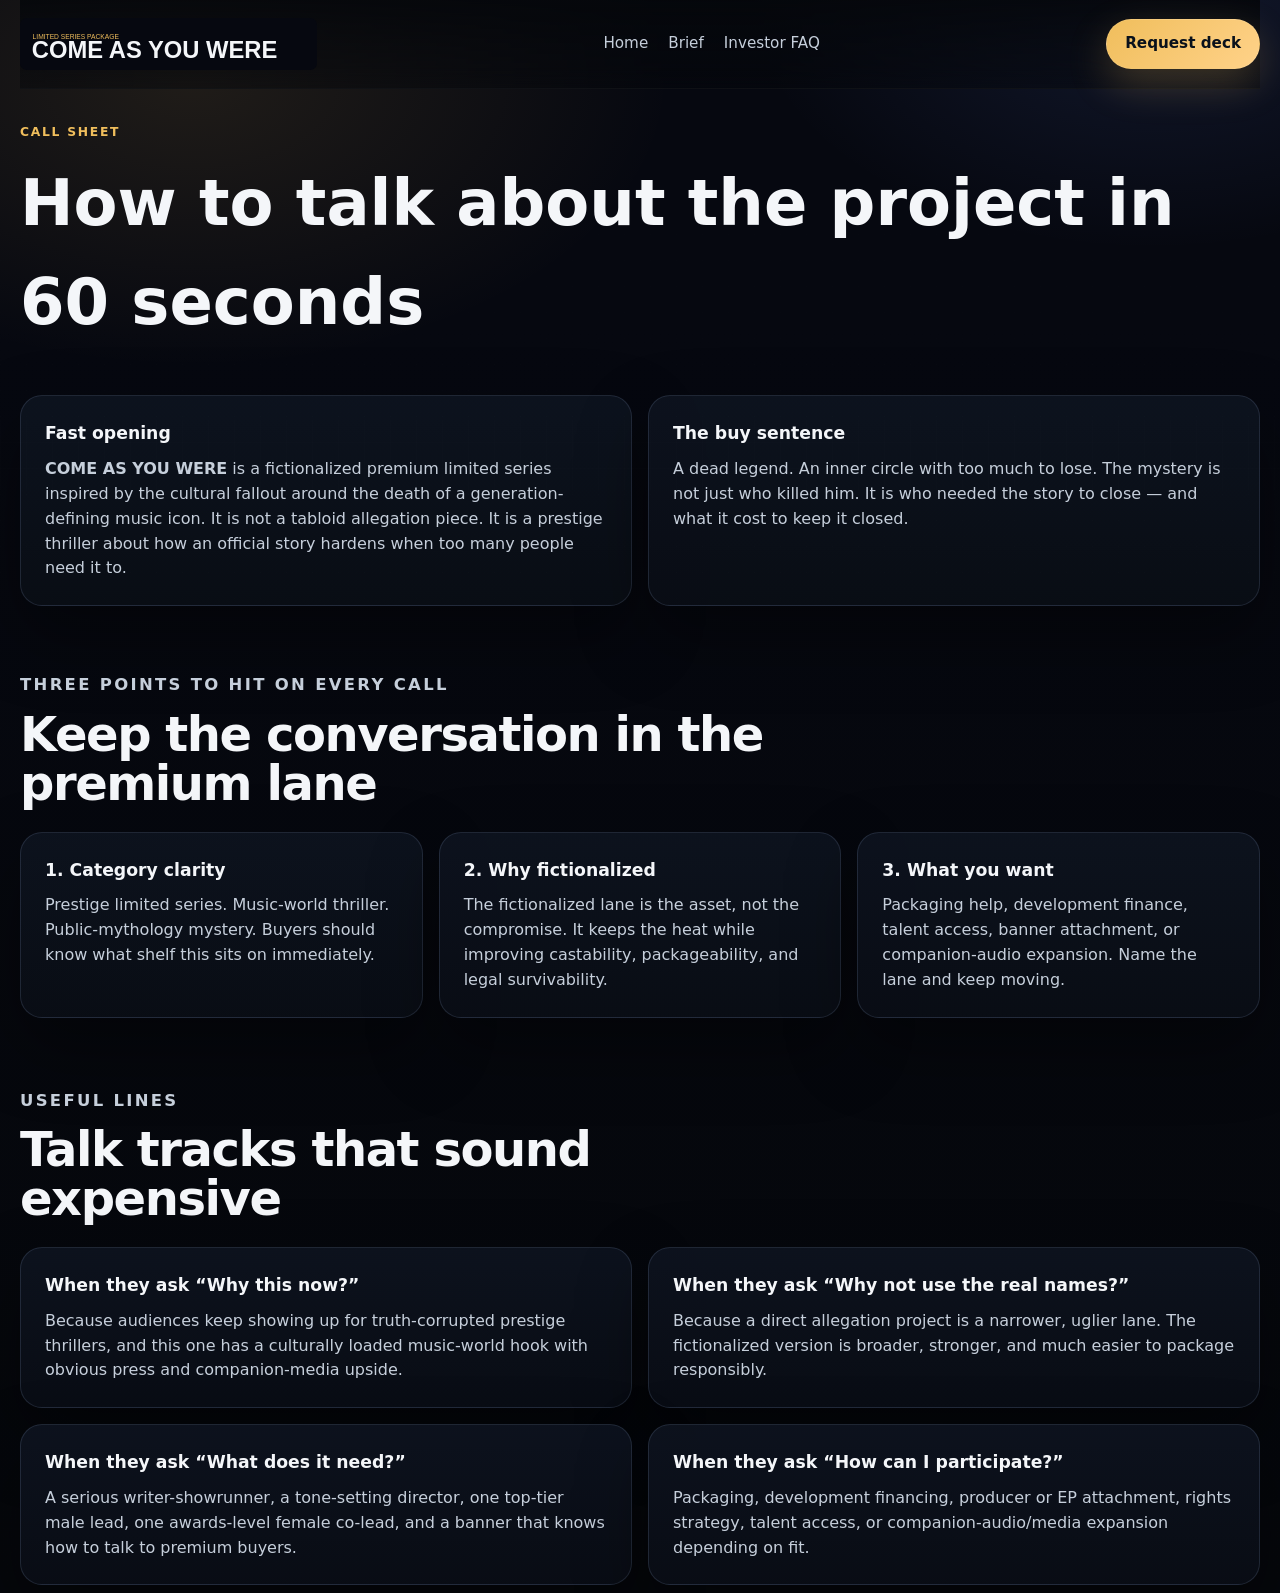
==== docs/call-sheet.html @ 38f57fe2 "Add files via upload" ====
<!DOCTYPE html>
<html lang="en">
<head>
  <meta charset="UTF-8">
  <meta name="viewport" content="width=device-width, initial-scale=1.0">
  <title>COME AS YOU WERE | Producer Call Sheet</title>
  <meta name="description" content="Fast talking points for live calls about COME AS YOU WERE.">
  <link rel="stylesheet" href="../styles.css">
  <link rel="icon" href="../assets/favicon-32.png">
</head>
<body>
  <div class="site-shell">
    <header class="topbar">
      <a href="../index.html" class="brand"><img src="../assets/wordmark.svg" class="brandmark" alt="COME AS YOU WERE"></a>
      <nav class="nav">
        <a href="../index.html">Home</a>
        <a href="package-brief.html">Brief</a>
        <a href="investor-faq.html">Investor FAQ</a>
      </nav>
      <a href="mailto:YOUR_EMAIL@example.com?subject=COME%20AS%20YOU%20WERE%20-%20Request%20the%20Private%20Deck" class="button button-sm">Request deck</a>
    </header>

    <main class="section" style="padding-top:34px">
      <p class="eyebrow">Call sheet</p>
      <h1 style="font-size:clamp(2.4rem,5vw,4.4rem);margin-top:0">How to talk about the project in 60 seconds</h1>

      <div class="card-grid two-up">
        <article class="info-card">
          <h3>Fast opening</h3>
          <p><strong>COME AS YOU WERE</strong> is a fictionalized premium limited series inspired by the cultural fallout around the death of a generation-defining music icon. It is not a tabloid allegation piece. It is a prestige thriller about how an official story hardens when too many people need it to.</p>
        </article>
        <article class="info-card">
          <h3>The buy sentence</h3>
          <p>A dead legend. An inner circle with too much to lose. The mystery is not just who killed him. It is who needed the story to close — and what it cost to keep it closed.</p>
        </article>
      </div>

      <section class="section">
        <div class="section-intro">
          <p class="eyebrow">Three points to hit on every call</p>
          <h2>Keep the conversation in the premium lane</h2>
        </div>
        <div class="card-grid three-up">
          <article class="info-card">
            <h3>1. Category clarity</h3>
            <p>Prestige limited series. Music-world thriller. Public-mythology mystery. Buyers should know what shelf this sits on immediately.</p>
          </article>
          <article class="info-card">
            <h3>2. Why fictionalized</h3>
            <p>The fictionalized lane is the asset, not the compromise. It keeps the heat while improving castability, packageability, and legal survivability.</p>
          </article>
          <article class="info-card">
            <h3>3. What you want</h3>
            <p>Packaging help, development finance, talent access, banner attachment, or companion-audio expansion. Name the lane and keep moving.</p>
          </article>
        </div>
      </section>

      <section class="section">
        <div class="section-intro">
          <p class="eyebrow">Useful lines</p>
          <h2>Talk tracks that sound expensive</h2>
        </div>
        <div class="card-grid two-up">
          <article class="info-card">
            <h3>When they ask “Why this now?”</h3>
            <p>Because audiences keep showing up for truth-corrupted prestige thrillers, and this one has a culturally loaded music-world hook with obvious press and companion-media upside.</p>
          </article>
          <article class="info-card">
            <h3>When they ask “Why not use the real names?”</h3>
            <p>Because a direct allegation project is a narrower, uglier lane. The fictionalized version is broader, stronger, and much easier to package responsibly.</p>
          </article>
          <article class="info-card">
            <h3>When they ask “What does it need?”</h3>
            <p>A serious writer-showrunner, a tone-setting director, one top-tier male lead, one awards-level female co-lead, and a banner that knows how to talk to premium buyers.</p>
          </article>
          <article class="info-card">
            <h3>When they ask “How can I participate?”</h3>
            <p>Packaging, development financing, producer or EP attachment, rights strategy, talent access, or companion-audio/media expansion depending on fit.</p>
          </article>
        </div>
      </section>
    </main>
  </div>
</body>
</html>
---- styles.css ----
:root{
  --bg:#05070b;
  --bg2:#0b0f17;
  --card:#0e1420;
  --card2:#121a29;
  --text:#f4f6f9;
  --muted:#c6cfdb;
  --soft:#97a4b8;
  --gold:#f0be5c;
  --blue:#6a8dff;
  --line:rgba(132,153,191,.18);
  --shadow:0 30px 70px rgba(0,0,0,.38);
  --radius:22px;
}
*{box-sizing:border-box}
html{scroll-behavior:smooth}
body{
  margin:0;
  font-family: Inter, ui-sans-serif, system-ui, -apple-system, BlinkMacSystemFont, "Segoe UI", sans-serif;
  color:var(--text);
  background:
    radial-gradient(50rem 30rem at 15% 5%, rgba(240,190,92,.11), transparent 60%),
    radial-gradient(42rem 26rem at 90% 0%, rgba(106,141,255,.12), transparent 60%),
    linear-gradient(180deg, #060810 0%, #060810 20%, #05070b 100%);
  line-height:1.55;
}
body:before{
  content:"";
  position:fixed; inset:0;
  pointer-events:none;
  background-image:
    linear-gradient(rgba(255,255,255,.018) 1px, transparent 1px),
    linear-gradient(90deg, rgba(255,255,255,.018) 1px, transparent 1px);
  background-size:26px 26px;
  mask-image:linear-gradient(to bottom, transparent, rgba(0,0,0,.32), rgba(0,0,0,.08));
}
a{color:inherit; text-decoration:none}
.site-shell{width:min(1240px, calc(100% - 40px)); margin:0 auto}
.topbar{
  position:sticky; top:0; z-index:40;
  display:flex; align-items:center; justify-content:space-between; gap:18px;
  padding:18px 0;
  backdrop-filter:blur(12px);
  background:linear-gradient(180deg, rgba(5,7,11,.88), rgba(5,7,11,.45));
  border-bottom:1px solid rgba(255,255,255,.04);
}
.brandmark{height:52px; width:auto; display:block}
.nav{display:flex; gap:20px; flex-wrap:wrap}
.nav a{color:var(--muted); font-size:0.95rem}
.nav a:hover{color:var(--text)}
.button{
  display:inline-flex; align-items:center; justify-content:center; gap:10px;
  padding:15px 22px; border-radius:999px; font-weight:700;
  background:linear-gradient(135deg, var(--gold), #ffd289);
  color:#09111b; box-shadow:0 15px 40px rgba(240,190,92,.24);
  border:1px solid rgba(255,255,255,.08);
}
.button:hover{transform:translateY(-1px)}
.button-sm{padding:12px 18px; font-size:.95rem}
.button-ghost{
  background:transparent; color:var(--text); border:1px solid var(--line);
  box-shadow:none;
}
.hero{
  display:grid; grid-template-columns:1.15fr .95fr; gap:40px;
  padding:58px 0 24px;
}
.eyebrow{
  text-transform:uppercase; letter-spacing:.14em; font-size:.77rem;
  color:var(--gold); margin:0 0 12px; font-weight:700;
}
.hero h1{
  font-size:clamp(3rem, 7vw, 5.6rem);
  line-height:.92; margin:0 0 18px; letter-spacing:-.045em;
}
.hero-lead{
  font-size:clamp(1.2rem, 2.2vw, 1.55rem);
  color:var(--text); max-width:55rem; margin:0 0 14px; font-weight:600;
}
.hero-sub, .body-copy, .section-intro p{color:var(--muted); font-size:1.03rem}
.cta-row{display:flex; gap:14px; flex-wrap:wrap; margin:28px 0 18px}
.hero-tags{
  list-style:none; padding:0; margin:18px 0 0; display:flex; gap:10px; flex-wrap:wrap;
}
.hero-tags li{
  padding:9px 14px; border:1px solid var(--line); border-radius:999px;
  color:var(--soft); font-size:.92rem; background:rgba(255,255,255,.02)
}
.hero-card{
  display:flex; flex-direction:column; gap:16px;
}
.hero-image, .info-visual{
  width:100%; border-radius:28px; display:block; border:1px solid var(--line);
  box-shadow:var(--shadow);
}
.signal-card, .info-card, .highlight-panel, .metric, .episode-card, .faq-list details, .cta-block{
  background:linear-gradient(180deg, rgba(14,20,32,.88), rgba(10,14,22,.88));
  border:1px solid var(--line); border-radius:var(--radius); box-shadow:var(--shadow);
}
.signal-card{padding:24px}
.signal-card h2{margin:0 0 10px; font-size:1.1rem}
.signal-card p{margin:0; color:var(--muted)}
.metrics-band{
  display:grid; grid-template-columns:repeat(3,1fr); gap:16px; margin:18px 0 18px;
}
.metric{padding:22px}
.metric-label{display:block; color:var(--gold); font-size:.8rem; text-transform:uppercase; letter-spacing:.12em; margin-bottom:10px}
.metric strong{display:block; font-size:1.35rem; margin-bottom:5px}
.metric span:last-child{color:var(--soft)}
.section{padding:66px 0 4px}
.section-intro{max-width:760px; margin-bottom:24px}
.section h2{font-size:clamp(1.8rem, 4vw, 3rem); line-height:1.02; margin:0 0 12px; letter-spacing:-.03em}
.card-grid{display:grid; gap:16px}
.four-up{grid-template-columns:repeat(4,1fr)}
.three-up{grid-template-columns:repeat(3,1fr)}
.two-up{grid-template-columns:repeat(2,1fr)}
.info-card{padding:24px}
.info-card h3{margin:0 0 10px; font-size:1.08rem}
.info-card p{margin:0; color:var(--muted)}
.split-section{
  display:grid; grid-template-columns:1.05fr .95fr; gap:22px; align-items:start;
}
.highlight-panel{padding:28px}
.highlight-panel.large{padding:32px}
.clean-list{margin:16px 0 0; padding-left:18px; color:var(--muted)}
.clean-list li{margin-bottom:10px}
.episode-grid{
  display:grid; grid-template-columns:repeat(3,1fr); gap:16px;
}
.episode-card{padding:24px}
.episode-card span{
  display:inline-flex; width:44px; height:44px; align-items:center; justify-content:center;
  border-radius:50%; background:rgba(240,190,92,.1); color:var(--gold); font-weight:800; margin-bottom:12px
}
.episode-card h3{margin:0 0 8px; font-size:1.08rem}
.episode-card p{margin:0; color:var(--muted)}
.faq-list{display:grid; gap:12px; background:none; border:none; box-shadow:none}
.faq-list details{padding:0 22px}
.faq-list summary{
  cursor:pointer; list-style:none; padding:20px 0; font-weight:700;
}
.faq-list summary::-webkit-details-marker{display:none}
.faq-list details p{
  margin:0 0 20px; color:var(--muted); max-width:65rem;
}
.cta-block{
  margin:78px 0 46px; padding:34px; display:grid; grid-template-columns:1.1fr .9fr; gap:20px; align-items:center;
  background:
    radial-gradient(45rem 22rem at 10% 10%, rgba(240,190,92,.12), transparent 60%),
    radial-gradient(35rem 20rem at 100% 0, rgba(106,141,255,.12), transparent 60%),
    linear-gradient(180deg, rgba(16,22,35,.95), rgba(10,14,22,.95));
}
.cta-actions{display:flex; gap:12px; flex-wrap:wrap; justify-content:flex-end}
.footer{
  display:grid; grid-template-columns:1.2fr .8fr; gap:18px; align-items:start;
  padding:24px 0 44px; color:var(--soft);
}
.footer strong{display:block; color:var(--text); margin-bottom:8px}
.footer p{margin:0}
.footer-links{display:flex; gap:14px; flex-wrap:wrap; justify-content:flex-end}
.footer-note{grid-column:1/-1; padding-top:6px; border-top:1px solid rgba(255,255,255,.06); margin-top:10px}

@media (max-width: 1040px){
  .hero, .split-section, .cta-block, .footer{grid-template-columns:1fr}
  .four-up{grid-template-columns:repeat(2,1fr)}
  .three-up{grid-template-columns:repeat(2,1fr)}
  .episode-grid{grid-template-columns:repeat(2,1fr)}
  .metrics-band{grid-template-columns:1fr}
  .cta-actions, .footer-links{justify-content:flex-start}
}
@media (max-width: 760px){
  .site-shell{width:min(100% - 24px, 1240px)}
  .topbar{padding:14px 0; flex-wrap:wrap}
  .nav{order:3; width:100%; overflow:auto; padding-bottom:2px}
  .four-up, .three-up, .two-up, .episode-grid{grid-template-columns:1fr}
  .hero{padding-top:28px}
  .brandmark{height:44px}
  .button{width:100%}
  .button-sm{width:auto}
}
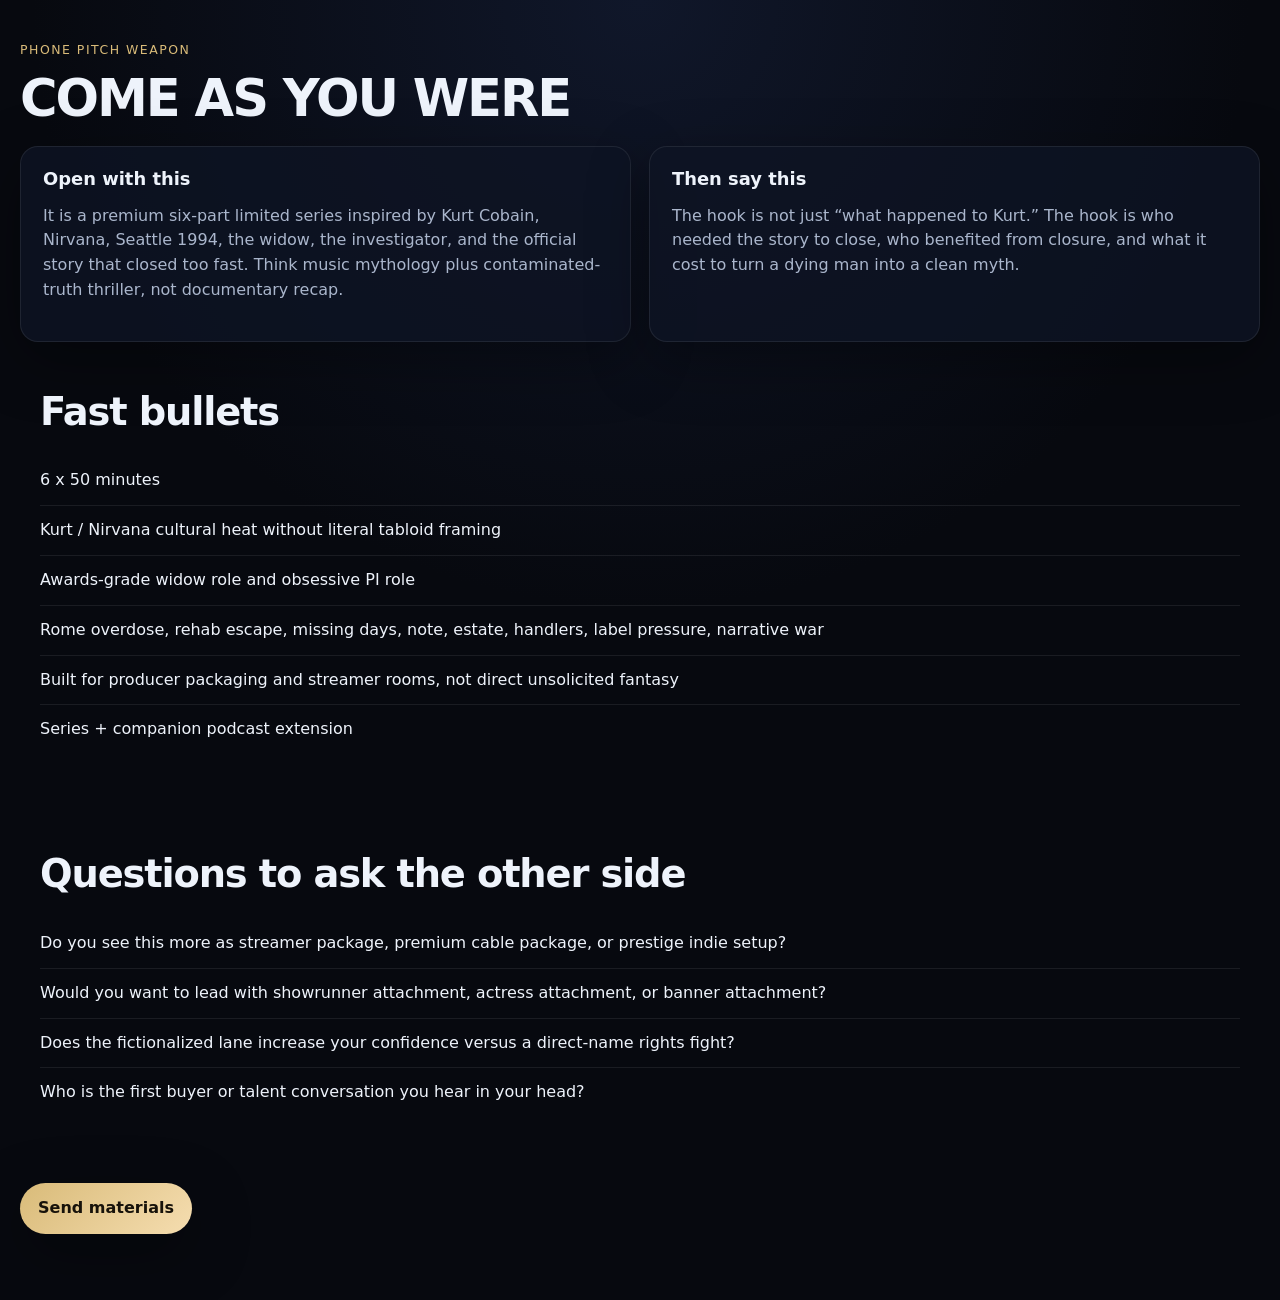
==== commit 53131a86: "Add files via upload" ====
--- a/docs/call-sheet.html
+++ b/docs/call-sheet.html
@@ -1,86 +1,30 @@
 <!DOCTYPE html>
-<html lang="en">
-<head>
-  <meta charset="UTF-8">
-  <meta name="viewport" content="width=device-width, initial-scale=1.0">
-  <title>COME AS YOU WERE | Producer Call Sheet</title>
-  <meta name="description" content="Fast talking points for live calls about COME AS YOU WERE.">
-  <link rel="stylesheet" href="../styles.css">
-  <link rel="icon" href="../assets/favicon-32.png">
-</head>
-<body>
-  <div class="site-shell">
-    <header class="topbar">
-      <a href="../index.html" class="brand"><img src="../assets/wordmark.svg" class="brandmark" alt="COME AS YOU WERE"></a>
-      <nav class="nav">
-        <a href="../index.html">Home</a>
-        <a href="package-brief.html">Brief</a>
-        <a href="investor-faq.html">Investor FAQ</a>
-      </nav>
-      <a href="mailto:YOUR_EMAIL@example.com?subject=COME%20AS%20YOU%20WERE%20-%20Request%20the%20Private%20Deck" class="button button-sm">Request deck</a>
-    </header>
-
-    <main class="section" style="padding-top:34px">
-      <p class="eyebrow">Call sheet</p>
-      <h1 style="font-size:clamp(2.4rem,5vw,4.4rem);margin-top:0">How to talk about the project in 60 seconds</h1>
-
-      <div class="card-grid two-up">
-        <article class="info-card">
-          <h3>Fast opening</h3>
-          <p><strong>COME AS YOU WERE</strong> is a fictionalized premium limited series inspired by the cultural fallout around the death of a generation-defining music icon. It is not a tabloid allegation piece. It is a prestige thriller about how an official story hardens when too many people need it to.</p>
-        </article>
-        <article class="info-card">
-          <h3>The buy sentence</h3>
-          <p>A dead legend. An inner circle with too much to lose. The mystery is not just who killed him. It is who needed the story to close — and what it cost to keep it closed.</p>
-        </article>
-      </div>
-
-      <section class="section">
-        <div class="section-intro">
-          <p class="eyebrow">Three points to hit on every call</p>
-          <h2>Keep the conversation in the premium lane</h2>
-        </div>
-        <div class="card-grid three-up">
-          <article class="info-card">
-            <h3>1. Category clarity</h3>
-            <p>Prestige limited series. Music-world thriller. Public-mythology mystery. Buyers should know what shelf this sits on immediately.</p>
-          </article>
-          <article class="info-card">
-            <h3>2. Why fictionalized</h3>
-            <p>The fictionalized lane is the asset, not the compromise. It keeps the heat while improving castability, packageability, and legal survivability.</p>
-          </article>
-          <article class="info-card">
-            <h3>3. What you want</h3>
-            <p>Packaging help, development finance, talent access, banner attachment, or companion-audio expansion. Name the lane and keep moving.</p>
-          </article>
-        </div>
-      </section>
-
-      <section class="section">
-        <div class="section-intro">
-          <p class="eyebrow">Useful lines</p>
-          <h2>Talk tracks that sound expensive</h2>
-        </div>
-        <div class="card-grid two-up">
-          <article class="info-card">
-            <h3>When they ask “Why this now?”</h3>
-            <p>Because audiences keep showing up for truth-corrupted prestige thrillers, and this one has a culturally loaded music-world hook with obvious press and companion-media upside.</p>
-          </article>
-          <article class="info-card">
-            <h3>When they ask “Why not use the real names?”</h3>
-            <p>Because a direct allegation project is a narrower, uglier lane. The fictionalized version is broader, stronger, and much easier to package responsibly.</p>
-          </article>
-          <article class="info-card">
-            <h3>When they ask “What does it need?”</h3>
-            <p>A serious writer-showrunner, a tone-setting director, one top-tier male lead, one awards-level female co-lead, and a banner that knows how to talk to premium buyers.</p>
-          </article>
-          <article class="info-card">
-            <h3>When they ask “How can I participate?”</h3>
-            <p>Packaging, development financing, producer or EP attachment, rights strategy, talent access, or companion-audio/media expansion depending on fit.</p>
-          </article>
-        </div>
-      </section>
-    </main>
-  </div>
-</body>
-</html>+<html lang="en"><head><meta charset="UTF-8"><meta name="viewport" content="width=device-width, initial-scale=1.0"><title>COME AS YOU WERE | Producer Call Sheet</title><link rel="stylesheet" href="../styles.css"></head>
+<body><div class="site-shell"><main class="section" style="padding-top:40px;">
+<p class="eyebrow">Phone pitch weapon</p><h1 style="font-size:3.2rem;">COME AS YOU WERE</h1>
+<div class="card-grid two-up" style="margin-top:20px;">
+<article class="info-card"><h3>Open with this</h3><p>It is a premium six-part limited series inspired by Kurt Cobain, Nirvana, Seattle 1994, the widow, the investigator, and the official story that closed too fast. Think music mythology plus contaminated-truth thriller, not documentary recap.</p></article>
+<article class="info-card"><h3>Then say this</h3><p>The hook is not just “what happened to Kurt.” The hook is who needed the story to close, who benefited from closure, and what it cost to turn a dying man into a clean myth.</p></article>
+</div>
+<section class="section" style="padding-left:0;padding-right:0;">
+<div class="section-intro"><h2>Fast bullets</h2></div>
+<ul class="clean-list">
+<li>6 x 50 minutes</li>
+<li>Kurt / Nirvana cultural heat without literal tabloid framing</li>
+<li>Awards-grade widow role and obsessive PI role</li>
+<li>Rome overdose, rehab escape, missing days, note, estate, handlers, label pressure, narrative war</li>
+<li>Built for producer packaging and streamer rooms, not direct unsolicited fantasy</li>
+<li>Series + companion podcast extension</li>
+</ul>
+</section>
+<section class="section" style="padding-left:0;padding-right:0;">
+<div class="section-intro"><h2>Questions to ask the other side</h2></div>
+<ul class="clean-list">
+<li>Do you see this more as streamer package, premium cable package, or prestige indie setup?</li>
+<li>Would you want to lead with showrunner attachment, actress attachment, or banner attachment?</li>
+<li>Does the fictionalized lane increase your confidence versus a direct-name rights fight?</li>
+<li>Who is the first buyer or talent conversation you hear in your head?</li>
+</ul>
+</section>
+<p><a class="button" href="mailto:YOUR_EMAIL@example.com?subject=COME%20AS%20YOU%20WERE%20-%20Call">Send materials</a></p>
+</main></div></body></html>
--- a/styles.css
+++ b/styles.css
@@ -1,181 +1,116 @@
-
-:root{
-  --bg:#05070b;
-  --bg2:#0b0f17;
-  --card:#0e1420;
-  --card2:#121a29;
-  --text:#f4f6f9;
-  --muted:#c6cfdb;
-  --soft:#97a4b8;
-  --gold:#f0be5c;
-  --blue:#6a8dff;
-  --line:rgba(132,153,191,.18);
-  --shadow:0 30px 70px rgba(0,0,0,.38);
-  --radius:22px;
+ :root {
+  --bg: #07090f;
+  --bg-soft: #0d1220;
+  --panel: rgba(14, 20, 36, 0.82);
+  --panel-strong: #111828;
+  --line: rgba(255,255,255,0.08);
+  --text: #eef3fb;
+  --muted: #aab6cc;
+  --gold: #d9bb79;
+  --gold-2: #f5ddb0;
+  --accent: #8fb4ff;
+  --shadow: 0 18px 60px rgba(0,0,0,0.35);
+  --radius: 18px;
+  --max: 1240px;
 }
-*{box-sizing:border-box}
-html{scroll-behavior:smooth}
-body{
-  margin:0;
-  font-family: Inter, ui-sans-serif, system-ui, -apple-system, BlinkMacSystemFont, "Segoe UI", sans-serif;
-  color:var(--text);
-  background:
-    radial-gradient(50rem 30rem at 15% 5%, rgba(240,190,92,.11), transparent 60%),
-    radial-gradient(42rem 26rem at 90% 0%, rgba(106,141,255,.12), transparent 60%),
-    linear-gradient(180deg, #060810 0%, #060810 20%, #05070b 100%);
-  line-height:1.55;
+* { box-sizing: border-box; }
+html { scroll-behavior: smooth; }
+body {
+  margin: 0; font-family: Inter, ui-sans-serif, system-ui, -apple-system, BlinkMacSystemFont, "Segoe UI", sans-serif;
+  background: radial-gradient(circle at top, #10172a 0%, #07090f 42%);
+  color: var(--text); line-height: 1.55;
 }
-body:before{
-  content:"";
-  position:fixed; inset:0;
-  pointer-events:none;
-  background-image:
-    linear-gradient(rgba(255,255,255,.018) 1px, transparent 1px),
-    linear-gradient(90deg, rgba(255,255,255,.018) 1px, transparent 1px);
-  background-size:26px 26px;
-  mask-image:linear-gradient(to bottom, transparent, rgba(0,0,0,.32), rgba(0,0,0,.08));
+a { color: inherit; text-decoration: none; }
+img { max-width: 100%; display: block; }
+.site-shell { min-height: 100vh; }
+.topbar {
+  position: sticky; top: 0; z-index: 40;
+  display: flex; align-items: center; justify-content: space-between; gap: 20px;
+  padding: 16px 24px; backdrop-filter: blur(14px);
+  background: rgba(7, 9, 15, 0.74); border-bottom: 1px solid var(--line);
 }
-a{color:inherit; text-decoration:none}
-.site-shell{width:min(1240px, calc(100% - 40px)); margin:0 auto}
-.topbar{
-  position:sticky; top:0; z-index:40;
-  display:flex; align-items:center; justify-content:space-between; gap:18px;
-  padding:18px 0;
-  backdrop-filter:blur(12px);
-  background:linear-gradient(180deg, rgba(5,7,11,.88), rgba(5,7,11,.45));
-  border-bottom:1px solid rgba(255,255,255,.04);
+.brandmark { width: 190px; height: auto; }
+.nav { display: flex; gap: 18px; flex-wrap: wrap; }
+.nav a { color: var(--muted); font-size: 0.95rem; }
+.nav a:hover { color: var(--text); }
+.button {
+  display: inline-flex; align-items: center; justify-content: center; gap: 10px;
+  padding: 13px 18px; border-radius: 999px; font-weight: 700;
+  background: linear-gradient(135deg, var(--gold), var(--gold-2)); color: #17120a;
+  box-shadow: var(--shadow);
 }
-.brandmark{height:52px; width:auto; display:block}
-.nav{display:flex; gap:20px; flex-wrap:wrap}
-.nav a{color:var(--muted); font-size:0.95rem}
-.nav a:hover{color:var(--text)}
-.button{
-  display:inline-flex; align-items:center; justify-content:center; gap:10px;
-  padding:15px 22px; border-radius:999px; font-weight:700;
-  background:linear-gradient(135deg, var(--gold), #ffd289);
-  color:#09111b; box-shadow:0 15px 40px rgba(240,190,92,.24);
-  border:1px solid rgba(255,255,255,.08);
+.button:hover { transform: translateY(-1px); }
+.button-sm { padding: 10px 14px; font-size: 0.92rem; }
+.button-ghost {
+  background: transparent; color: var(--text); border: 1px solid rgba(255,255,255,0.16); box-shadow: none;
 }
-.button:hover{transform:translateY(-1px)}
-.button-sm{padding:12px 18px; font-size:.95rem}
-.button-ghost{
-  background:transparent; color:var(--text); border:1px solid var(--line);
-  box-shadow:none;
+.hero, .section, .footer, .metrics-band { width: min(var(--max), calc(100% - 40px)); margin: 0 auto; }
+.hero {
+  display: grid; grid-template-columns: 1.15fr .85fr; gap: 34px; align-items: center;
+  padding: 74px 0 38px;
 }
-.hero{
-  display:grid; grid-template-columns:1.15fr .95fr; gap:40px;
-  padding:58px 0 24px;
+.eyebrow { color: var(--gold); text-transform: uppercase; letter-spacing: 0.12em; font-size: 0.78rem; margin: 0 0 12px; }
+h1, h2, h3 { line-height: 1.06; margin: 0 0 14px; }
+h1 { font-size: clamp(2.8rem, 5.3vw, 5.5rem); letter-spacing: -0.04em; }
+h2 { font-size: clamp(1.85rem, 3vw, 3rem); letter-spacing: -0.03em; }
+h3 { font-size: 1.12rem; }
+.hero-lead { font-size: clamp(1.15rem, 1.8vw, 1.5rem); color: var(--text); max-width: 760px; }
+.hero-sub, .body-copy, .section-intro p, .info-card p, .episode-card p, .highlight-panel p, .metric span, .small-note { color: var(--muted); }
+.cta-row { display: flex; flex-wrap: wrap; gap: 14px; margin: 24px 0; }
+.cta-row.left { justify-content: flex-start; }
+.hero-tags, .clean-list { list-style: none; padding: 0; margin: 0; }
+.hero-tags { display: flex; flex-wrap: wrap; gap: 10px; }
+.hero-tags li {
+  padding: 9px 12px; border: 1px solid var(--line); border-radius: 999px; color: var(--muted); background: rgba(255,255,255,0.02);
 }
-.eyebrow{
-  text-transform:uppercase; letter-spacing:.14em; font-size:.77rem;
-  color:var(--gold); margin:0 0 12px; font-weight:700;
+.hero-card { display: grid; gap: 18px; }
+.hero-image { border-radius: 26px; border: 1px solid var(--line); box-shadow: var(--shadow); }
+.signal-card, .info-card, .episode-card, .highlight-panel, .cta-panel {
+  border: 1px solid var(--line); background: var(--panel); border-radius: var(--radius); box-shadow: var(--shadow);
 }
-.hero h1{
-  font-size:clamp(3rem, 7vw, 5.6rem);
-  line-height:.92; margin:0 0 18px; letter-spacing:-.045em;
+.signal-card { padding: 22px; }
+.metrics-band {
+  display: grid; grid-template-columns: repeat(3, 1fr); gap: 16px; margin-bottom: 26px;
 }
-.hero-lead{
-  font-size:clamp(1.2rem, 2.2vw, 1.55rem);
-  color:var(--text); max-width:55rem; margin:0 0 14px; font-weight:600;
+.metric {
+  padding: 18px 20px; border: 1px solid var(--line); border-radius: var(--radius); background: rgba(255,255,255,0.02);
 }
-.hero-sub, .body-copy, .section-intro p{color:var(--muted); font-size:1.03rem}
-.cta-row{display:flex; gap:14px; flex-wrap:wrap; margin:28px 0 18px}
-.hero-tags{
-  list-style:none; padding:0; margin:18px 0 0; display:flex; gap:10px; flex-wrap:wrap;
+.metric-label { display: block; font-size: 0.8rem; text-transform: uppercase; letter-spacing: 0.12em; color: var(--gold); margin-bottom: 8px; }
+.metric strong { display: block; font-size: 1.24rem; margin-bottom: 4px; }
+.section { padding: 50px 0; }
+.section-intro { max-width: 860px; margin-bottom: 24px; }
+.section-intro.narrow { max-width: 980px; }
+.split-section { display: grid; grid-template-columns: 1fr .9fr; gap: 28px; align-items: start; }
+.story-split { grid-template-columns: 1.08fr .92fr; }
+.card-grid { display: grid; gap: 18px; }
+.two-up { grid-template-columns: repeat(2, minmax(0, 1fr)); }
+.three-up { grid-template-columns: repeat(3, minmax(0, 1fr)); }
+.four-up { grid-template-columns: repeat(4, minmax(0, 1fr)); }
+.info-card, .episode-card { padding: 22px; }
+.highlight-panel { padding: 24px; background: linear-gradient(180deg, rgba(255,255,255,0.03), rgba(255,255,255,0.01)); }
+.highlight-panel.large { padding: 28px; }
+.clean-list li { padding: 12px 0; border-bottom: 1px solid var(--line); }
+.clean-list li:last-child { border-bottom: none; }
+.episode-grid { display: grid; grid-template-columns: repeat(3, minmax(0, 1fr)); gap: 18px; }
+.episode-card span {
+  display: inline-flex; width: 36px; height: 36px; align-items: center; justify-content: center; border-radius: 999px;
+  background: rgba(217,187,121,0.12); color: var(--gold); font-weight: 800; margin-bottom: 14px;
 }
-.hero-tags li{
-  padding:9px 14px; border:1px solid var(--line); border-radius:999px;
-  color:var(--soft); font-size:.92rem; background:rgba(255,255,255,.02)
+.cta-panel { margin-top: 18px; padding: 22px; }
+.footer {
+  display: flex; justify-content: space-between; gap: 18px; padding: 34px 0 48px; border-top: 1px solid var(--line);
 }
-.hero-card{
-  display:flex; flex-direction:column; gap:16px;
+.footer p { color: var(--muted); max-width: 620px; }
+.footer-links { display: flex; flex-direction: column; gap: 10px; color: var(--muted); }
+@media (max-width: 1080px) {
+  .hero, .split-section, .metrics-band, .episode-grid, .four-up, .three-up { grid-template-columns: 1fr 1fr; }
+  .hero { grid-template-columns: 1fr; }
+  .story-split { grid-template-columns: 1fr; }
 }
-.hero-image, .info-visual{
-  width:100%; border-radius:28px; display:block; border:1px solid var(--line);
-  box-shadow:var(--shadow);
+@media (max-width: 760px) {
+  .topbar { flex-wrap: wrap; }
+  .nav { width: 100%; justify-content: space-between; }
+  .metrics-band, .episode-grid, .two-up, .three-up, .four-up, .split-section { grid-template-columns: 1fr; }
+  .hero, .section, .footer, .metrics-band { width: min(var(--max), calc(100% - 24px)); }
+  .footer { flex-direction: column; }
 }
-.signal-card, .info-card, .highlight-panel, .metric, .episode-card, .faq-list details, .cta-block{
-  background:linear-gradient(180deg, rgba(14,20,32,.88), rgba(10,14,22,.88));
-  border:1px solid var(--line); border-radius:var(--radius); box-shadow:var(--shadow);
-}
-.signal-card{padding:24px}
-.signal-card h2{margin:0 0 10px; font-size:1.1rem}
-.signal-card p{margin:0; color:var(--muted)}
-.metrics-band{
-  display:grid; grid-template-columns:repeat(3,1fr); gap:16px; margin:18px 0 18px;
-}
-.metric{padding:22px}
-.metric-label{display:block; color:var(--gold); font-size:.8rem; text-transform:uppercase; letter-spacing:.12em; margin-bottom:10px}
-.metric strong{display:block; font-size:1.35rem; margin-bottom:5px}
-.metric span:last-child{color:var(--soft)}
-.section{padding:66px 0 4px}
-.section-intro{max-width:760px; margin-bottom:24px}
-.section h2{font-size:clamp(1.8rem, 4vw, 3rem); line-height:1.02; margin:0 0 12px; letter-spacing:-.03em}
-.card-grid{display:grid; gap:16px}
-.four-up{grid-template-columns:repeat(4,1fr)}
-.three-up{grid-template-columns:repeat(3,1fr)}
-.two-up{grid-template-columns:repeat(2,1fr)}
-.info-card{padding:24px}
-.info-card h3{margin:0 0 10px; font-size:1.08rem}
-.info-card p{margin:0; color:var(--muted)}
-.split-section{
-  display:grid; grid-template-columns:1.05fr .95fr; gap:22px; align-items:start;
-}
-.highlight-panel{padding:28px}
-.highlight-panel.large{padding:32px}
-.clean-list{margin:16px 0 0; padding-left:18px; color:var(--muted)}
-.clean-list li{margin-bottom:10px}
-.episode-grid{
-  display:grid; grid-template-columns:repeat(3,1fr); gap:16px;
-}
-.episode-card{padding:24px}
-.episode-card span{
-  display:inline-flex; width:44px; height:44px; align-items:center; justify-content:center;
-  border-radius:50%; background:rgba(240,190,92,.1); color:var(--gold); font-weight:800; margin-bottom:12px
-}
-.episode-card h3{margin:0 0 8px; font-size:1.08rem}
-.episode-card p{margin:0; color:var(--muted)}
-.faq-list{display:grid; gap:12px; background:none; border:none; box-shadow:none}
-.faq-list details{padding:0 22px}
-.faq-list summary{
-  cursor:pointer; list-style:none; padding:20px 0; font-weight:700;
-}
-.faq-list summary::-webkit-details-marker{display:none}
-.faq-list details p{
-  margin:0 0 20px; color:var(--muted); max-width:65rem;
-}
-.cta-block{
-  margin:78px 0 46px; padding:34px; display:grid; grid-template-columns:1.1fr .9fr; gap:20px; align-items:center;
-  background:
-    radial-gradient(45rem 22rem at 10% 10%, rgba(240,190,92,.12), transparent 60%),
-    radial-gradient(35rem 20rem at 100% 0, rgba(106,141,255,.12), transparent 60%),
-    linear-gradient(180deg, rgba(16,22,35,.95), rgba(10,14,22,.95));
-}
-.cta-actions{display:flex; gap:12px; flex-wrap:wrap; justify-content:flex-end}
-.footer{
-  display:grid; grid-template-columns:1.2fr .8fr; gap:18px; align-items:start;
-  padding:24px 0 44px; color:var(--soft);
-}
-.footer strong{display:block; color:var(--text); margin-bottom:8px}
-.footer p{margin:0}
-.footer-links{display:flex; gap:14px; flex-wrap:wrap; justify-content:flex-end}
-.footer-note{grid-column:1/-1; padding-top:6px; border-top:1px solid rgba(255,255,255,.06); margin-top:10px}
-
-@media (max-width: 1040px){
-  .hero, .split-section, .cta-block, .footer{grid-template-columns:1fr}
-  .four-up{grid-template-columns:repeat(2,1fr)}
-  .three-up{grid-template-columns:repeat(2,1fr)}
-  .episode-grid{grid-template-columns:repeat(2,1fr)}
-  .metrics-band{grid-template-columns:1fr}
-  .cta-actions, .footer-links{justify-content:flex-start}
-}
-@media (max-width: 760px){
-  .site-shell{width:min(100% - 24px, 1240px)}
-  .topbar{padding:14px 0; flex-wrap:wrap}
-  .nav{order:3; width:100%; overflow:auto; padding-bottom:2px}
-  .four-up, .three-up, .two-up, .episode-grid{grid-template-columns:1fr}
-  .hero{padding-top:28px}
-  .brandmark{height:44px}
-  .button{width:100%}
-  .button-sm{width:auto}
-}
